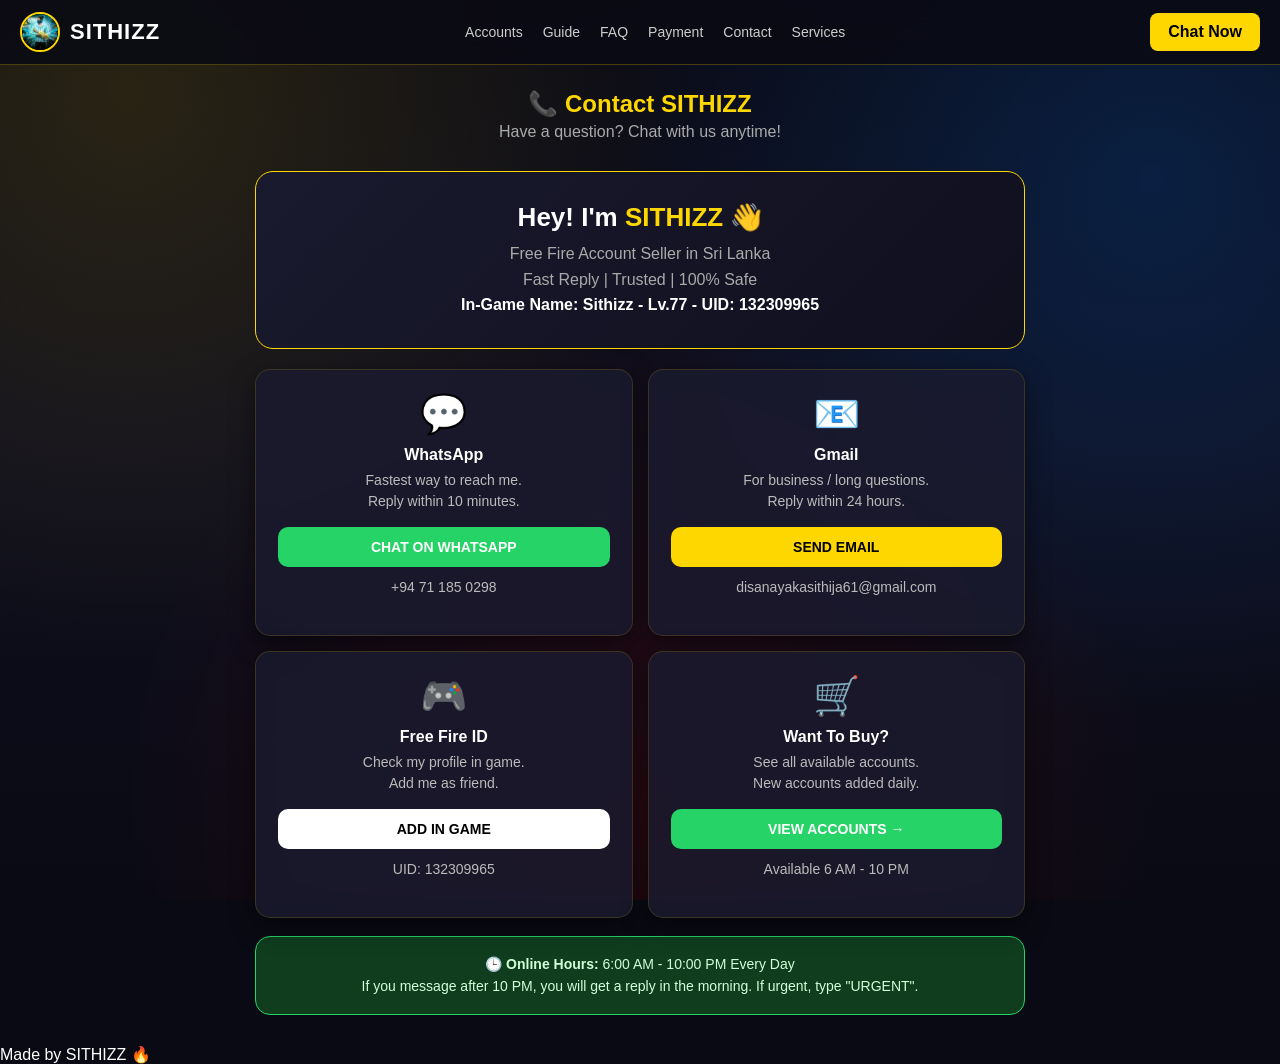
==== contact.html @ 35e47f08 "new" ====
<!DOCTYPE html>
<html lang="en">
<head>
<meta charset="UTF-8">
<meta name="viewport" content="width=device-width, initial-scale=1.0">
<title>Contact - SITHIZZ</title>
<link rel="stylesheet" href="style.css">
<style>
.contact-wrap{max-width:800px;margin:30px auto;padding:0 15px}
.contact-hero{background:linear-gradient(135deg,#1a1a2e,#0f0f1e);border:1px solid #FFD700;border-radius:18px;padding:30px;text-align:center;margin-bottom:20px}
.contact-hero h3{font-size:26px;margin:0;color:#fff}
.contact-hero h3 span{color:#FFD700}
.contact-hero p{color:#aaa;margin:8px 0 0;line-height:1.6}
.contact-grid{display:grid;grid-template-columns:1fr 1fr;gap:15px}
@media(max-width:600px){.contact-grid{grid-template-columns:1fr}}
.c-card{background:#1a1a2e;border:1px solid #333;border-radius:15px;padding:22px;text-align:center}
.c-card .icon{font-size:38px;margin-bottom:10px}
.c-card h4{margin:0 0 6px;color:#fff}
.c-card p{color:#bbb;font-size:14px;margin:0 0 15px;line-height:1.5}
.c-btn{display:block;padding:12px;border-radius:10px;text-decoration:none;font-weight:800;font-size:14px}
.btn-green{background:#25D366;color:#fff}
.btn-blue{background:#FFD700;color:#000}
.btn-dark{background:#fff;color:#000}
.hours{background:#0f3d1e;border:1px solid #25D366;border-radius:15px;padding:16px;text-align:center;margin-top:18px;color:#d1ffd9;font-size:14px;line-height:1.6}
</style>
</head>
<body>
<header>
  <div class="logo-area"><img src="logo.jpeg" class="logo-img"><span>SITHIZZ</span></div>
  <nav><a href="index.html">Accounts</a><a href="guide.html">Guide</a><a href="faq.html">FAQ</a><a href="payment.html">Payment</a><a href="contact.html">Contact</a><a href="services.html">Services</a></nav>
  <a class="chat-btn" href="https://wa.me/94711850298" target="_blank">Chat Now</a>
</header>

<h2 class="sec-title">📞 Contact SITHIZZ</h2>
<p style="text-align:center;color:#aaa;margin-top:-10px">Have a question? Chat with us anytime!</p>

<div class="contact-wrap">
  <div class="contact-hero">
    <h3>Hey! I'm <span>SITHIZZ</span> 👋</h3>
    <p>Free Fire Account Seller in Sri Lanka<br>Fast Reply | Trusted | 100% Safe<br><b style="color:#fff">In-Game Name: Sithizz - Lv.77 - UID: 132309965</b></p>
  </div>

  <div class="contact-grid">
    <div class="c-card">
      <div class="icon">💬</div>
      <h4>WhatsApp</h4>
      <p>Fastest way to reach me.<br>Reply within 10 minutes.</p>
      <a class="c-btn btn-green" href="https://wa.me/94711850298?text=Hi%20SITHIZZ%2C%20I%20have%20a%20question" target="_blank">CHAT ON WHATSAPP</a>
      <p style="margin-top:10px">+94 71 185 0298</p>
    </div>

    <div class="c-card">
      <div class="icon">📧</div>
      <h4>Gmail</h4>
      <p>For business / long questions.<br>Reply within 24 hours.</p>
      <a class="c-btn btn-blue" href="mailto:disanayakasithija61@gmail.com">SEND EMAIL</a>
      <p style="margin-top:10px">disanayakasithija61@gmail.com</p>
    </div>

    <div class="c-card">
      <div class="icon">🎮</div>
      <h4>Free Fire ID</h4>
      <p>Check my profile in game.<br>Add me as friend.</p>
      <a class="c-btn btn-dark" href="https://wa.me/94711850298?text=Hi%20SITHIZZ%2C%20I%20want%20to%20add%20you%20in%20game" target="_blank">ADD IN GAME</a>
      <p style="margin-top:10px">UID: 132309965</p>
    </div>

    <div class="c-card">
      <div class="icon">🛒</div>
      <h4>Want To Buy?</h4>
      <p>See all available accounts.<br>New accounts added daily.</p>
      <a class="c-btn btn-green" href="index.html">VIEW ACCOUNTS →</a>
      <p style="margin-top:10px">Available 6 AM - 10 PM</p>
    </div>
  </div>

  <div class="hours">
    <b>🕒 Online Hours:</b> 6:00 AM - 10:00 PM Every Day<br>
    If you message after 10 PM, you will get a reply in the morning. If urgent, type "URGENT".
  </div>
</div>

<div class="watermark">Made by SITHIZZ 🔥</div>
</body>
</html>
---- style.css ----
*{margin:0;padding:0;box-sizing:border-box;font-family:Arial,sans-serif}
body{
  background: #0a0a14;
  background-image: 
    radial-gradient(circle at 10% 10%, rgba(255,215,0,0.12) 0%, transparent 40%),
    radial-gradient(circle at 90% 20%, rgba(0,120,255,0.18) 0%, transparent 40%),
    radial-gradient(circle at 50% 90%, rgba(255,0,0,0.12) 0%, transparent 50%),
    linear-gradient(180deg, #0a0a14 0%, #0f0f1e 50%, #0a0a14 100%);
  background-attachment: fixed;
  color:#fff;
  font-family: Arial, sans-serif;
  min-height: 100vh;
}

/* Cards walata glass effect ekak */
.card, .guide-card, .faq-item, .pay-card, .c-card{
  background: rgba(26,26,46,0.85) !important;
  backdrop-filter: blur(10px);
  box-shadow: 0 8px 25px rgba(0,0,0,0.5);
  border: 1px solid rgba(255,215,0,0.15) !important;
}

/* Header eka lassana karanna */
header{
  background: rgba(10,10,20,0.9) !important;
  backdrop-filter: blur(12px);
  border-bottom: 1px solid rgba(255,215,0,0.25);
}

header{display:flex;justify-content:space-between;align-items:center;padding:12px 20px;background:#111;position:sticky;top:0;z-index:10;flex-wrap:wrap;gap:10px}
.logo-area{display:flex;align-items:center;gap:10px;font-weight:900;font-size:22px;letter-spacing:1px}
.logo-img{width:40px;height:40px;border-radius:50%;object-fit:cover;border:2px solid #FFD700}
nav a{color:#ccc;text-decoration:none;margin:0 10px;font-size:14px}
.chat-btn,.banner-text a,.pay-box a,.admin-wrap button{background:#FFD700;color:#000;padding:10px 18px;border-radius:8px;text-decoration:none;font-weight:700;border:none;cursor:pointer}
.banner{position:relative;height:420px;overflow:hidden}
.banner img{width:100%;height:100%;object-fit:cover}
.banner-text{position:absolute;inset:0;display:flex;flex-direction:column;justify-content:center;align-items:center;text-align:center;background:rgba(0,0,0,.45);padding:20px}
.banner-text h1{font-size:38px;color:#FFD700}
.banner-text p{margin:10px 0 18px}
.search-box{display:flex;gap:10px;justify-content:center;padding:18px;flex-wrap:wrap}
.search-box input,.search-box select,.admin-wrap input,.admin-wrap textarea{padding:11px;border-radius:8px;border:1px solid #333;background:#1a1a1a;color:#fff;width:220px}
.sec-title{text-align:center;margin:25px 0 15px;color:#FFD700}
.grid{display:grid;grid-template-columns:repeat(auto-fill,minmax(260px,1fr));gap:16px;padding:0 20px 20px}
.card{background:#161616;border-radius:14px;overflow:hidden;border:1px solid #222}
.card img{width:100%;height:180px;object-fit:cover}
.card-body{padding:14px}.price{color:#FFD700;font-size:20px;font-weight:800;margin:6px 0}
.badge{display:inline-block;padding:4px 10px;border-radius:20px;font-size:12px;font-weight:700}.avail{background:#00e676;color:#000}.sold{background:#ff1744}
.card-body a{display:block;text-align:center;background:#25D366;color:#000;padding:10px;border-radius:8px;text-decoration:none;font-weight:700;margin-top:10px}
.steps{display:flex;gap:12px;justify-content:center;flex-wrap:wrap;padding:0 20px}.steps div{background:#161616;padding:18px;border-radius:12px;width:200px;text-align:center}
.pay-box,.admin-wrap{background:#161616;max-width:600px;margin:0 auto;padding:20px;border-radius:12px;text-align:center;line-height:1.9}
#faq,#contact{max-width:700px;margin:0 auto;padding:0 20px;line-height:2}
footer{text-align:center;padding:20px;color:#777;font-size:13px}
.admin-wrap{max-width:800px;margin:20px auto}.admin-wrap input,.admin-wrap textarea{width:100%;margin:6px 0}
.admin-card{background:#222;padding:14px;border-radius:10px;margin:10px 0;display:flex;justify-content:space-between;align-items:center;gap:10px;flex-wrap:wrap}
.admin-card button{padding:8px 12px}
@media(max-width:600px){.banner{height:280px}.banner-text h1{font-size:24px}}

.services-title{
  text-align:center;
  font-size:52px;
  font-weight:900;
  letter-spacing:5px;
  background: linear-gradient(90deg, #FFD700, #fff, #FFD700, #ff8800);
  -webkit-background-clip:text;
  -webkit-text-fill-color:transparent;
  text-shadow: 0 0 30px rgba(255,215,0,0.5);
  margin:25px 0 5px;
}
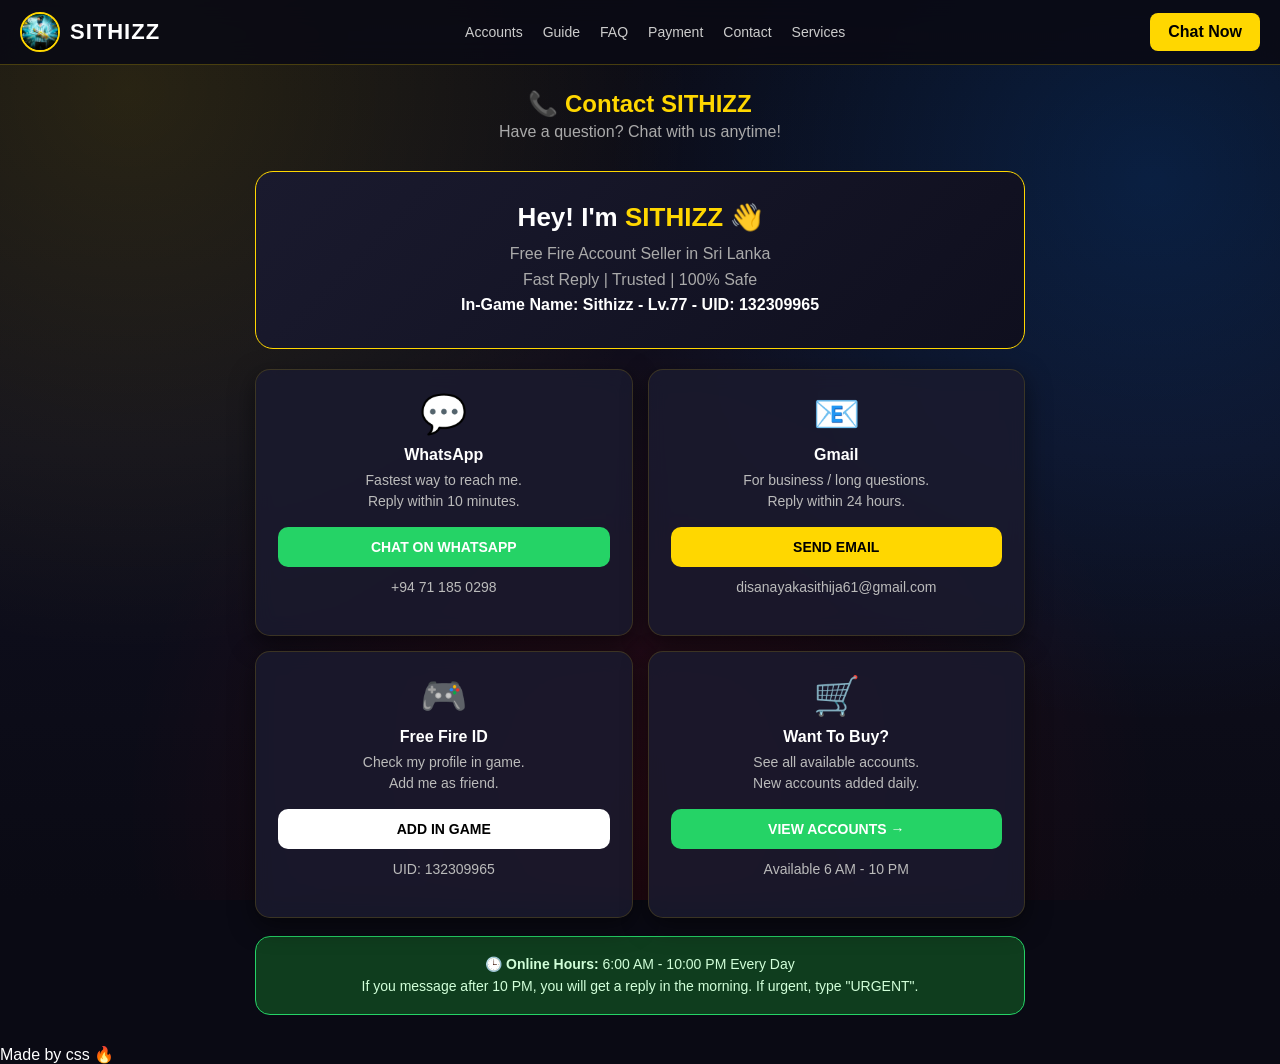
==== commit 213f8c6c: "new" ====
--- a/contact.html
+++ b/contact.html
@@ -80,6 +80,6 @@
   </div>
 </div>
 
-<div class="watermark">Made by SITHIZZ 🔥</div>
+<div class="watermark">Made by css 🔥</div>
 </body>
 </html>
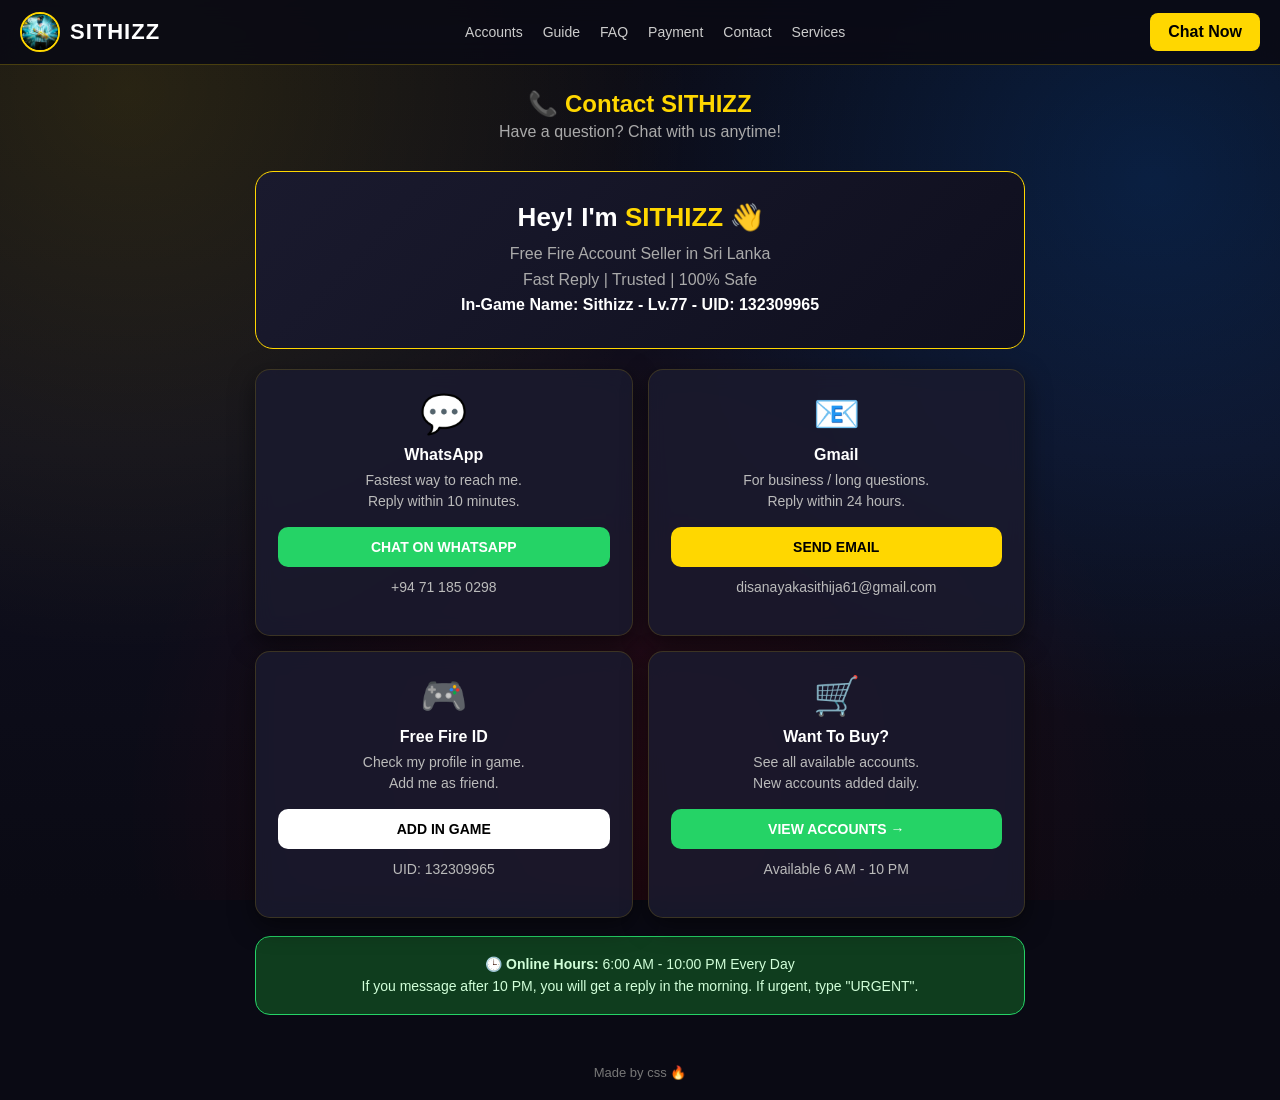
==== commit 080941bf: "new" ====
--- a/contact.html
+++ b/contact.html
@@ -80,6 +80,6 @@
   </div>
 </div>
 
-<div class="watermark">Made by css 🔥</div>
+<footer>Made by css 🔥</footer>
 </body>
 </html>
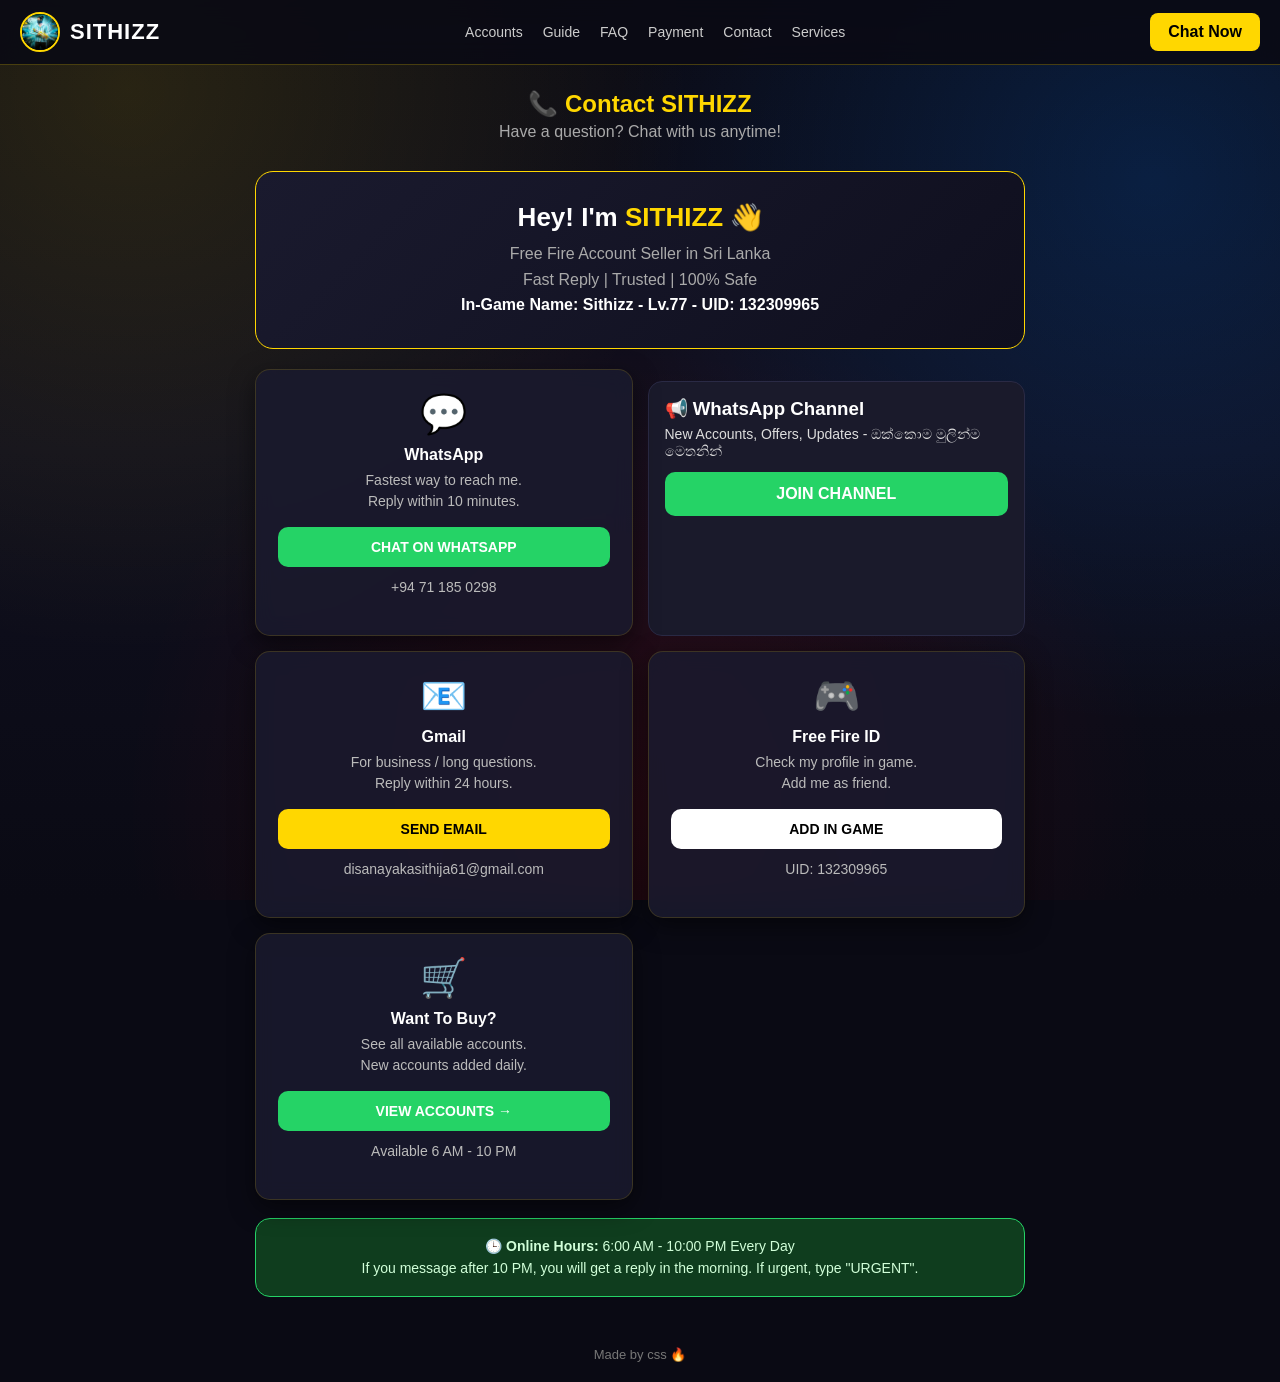
==== commit feeb29a4: "Update contact.html" ====
--- a/contact.html
+++ b/contact.html
@@ -48,7 +48,13 @@
       <a class="c-btn btn-green" href="https://wa.me/94711850298?text=Hi%20SITHIZZ%2C%20I%20have%20a%20question" target="_blank">CHAT ON WHATSAPP</a>
       <p style="margin-top:10px">+94 71 185 0298</p>
     </div>
-
+     
+    <div style="background:#1a1a2b;padding:16px;border-radius:14px;margin-top:12px;border:1px solid #2a2a45">
+        <h3 style="margin-bottom:6px">📢 WhatsApp Channel</h3>
+        <p style="color:#ddd;font-size:14px;margin-bottom:12px">New Accounts, Offers, Updates - ඔක්කොම මුලින්ම මෙතනින්</p>
+        <a href="https://whatsapp.com/channel/0029VbEIdjI7j6g8YxDXRV0C" target="_blank" style="display:block;text-align:center;background:#25d366;color:#fff;padding:13px;border-radius:10px;text-decoration:none;font-weight:900">JOIN CHANNEL</a>
+    </div>
+    
     <div class="c-card">
       <div class="icon">📧</div>
       <h4>Gmail</h4>
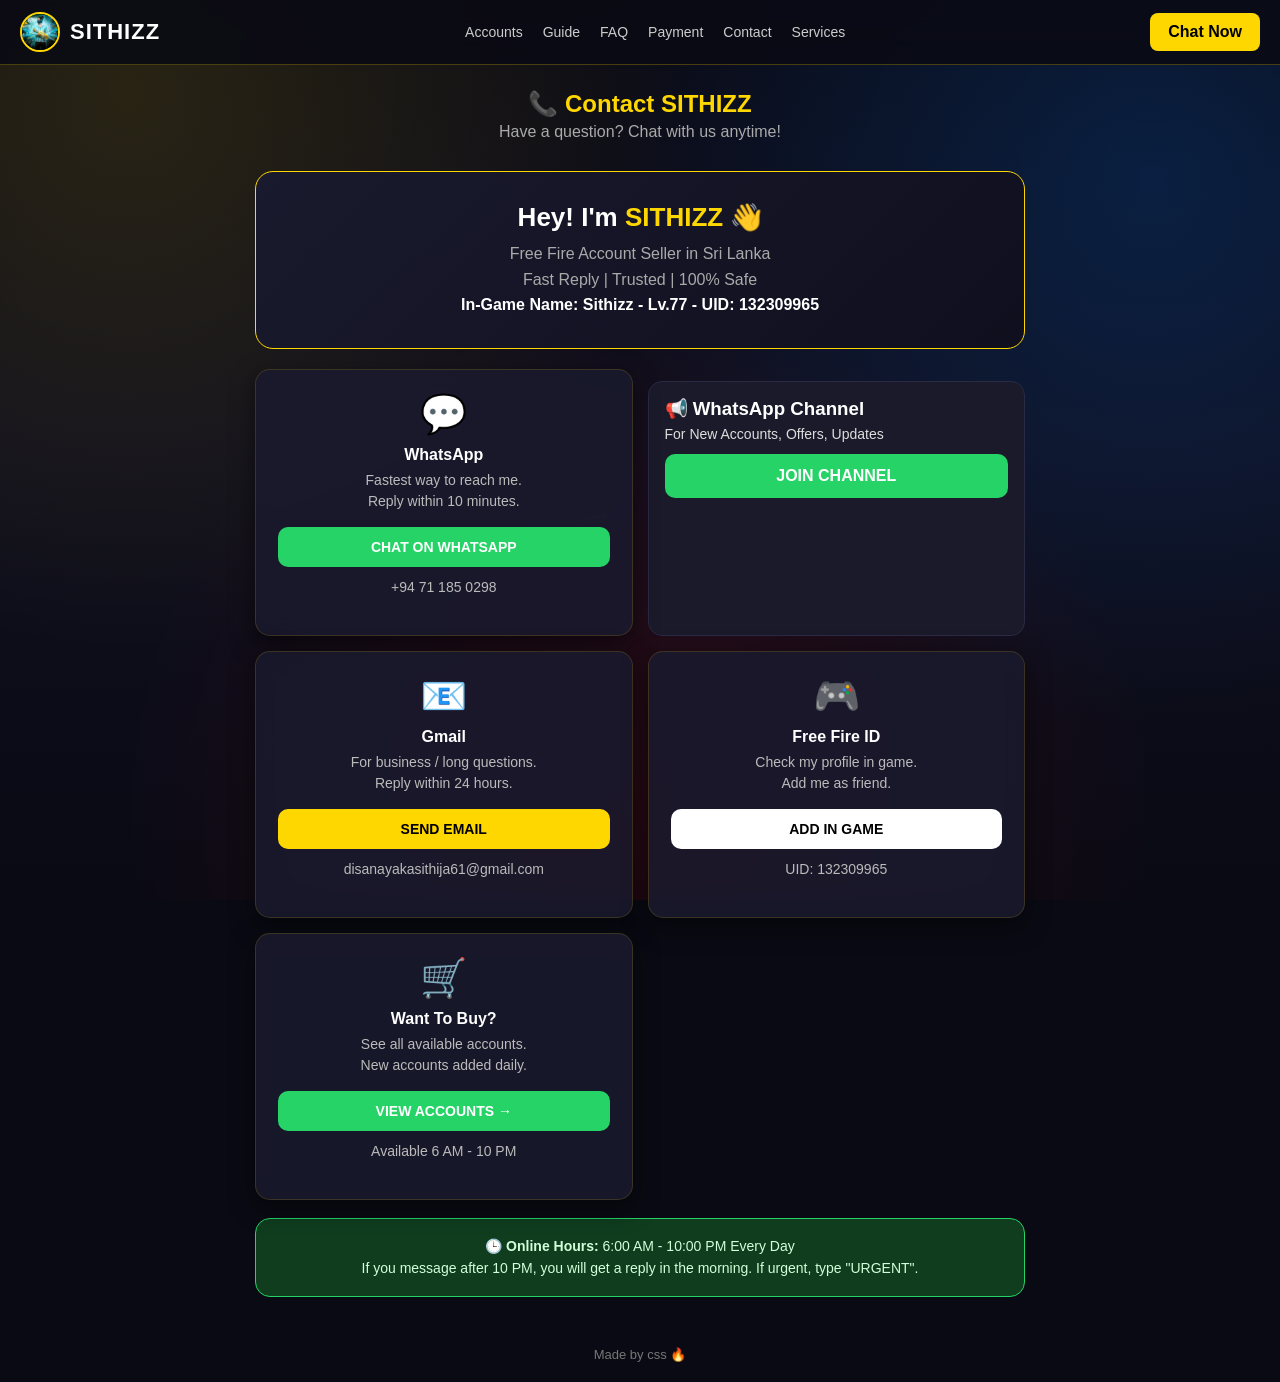
==== commit 3a27f880: "Update contact.html" ====
--- a/contact.html
+++ b/contact.html
@@ -51,7 +51,7 @@
      
     <div style="background:#1a1a2b;padding:16px;border-radius:14px;margin-top:12px;border:1px solid #2a2a45">
         <h3 style="margin-bottom:6px">📢 WhatsApp Channel</h3>
-        <p style="color:#ddd;font-size:14px;margin-bottom:12px">New Accounts, Offers, Updates - ඔක්කොම මුලින්ම මෙතනින්</p>
+        <p style="color:#ddd;font-size:14px;margin-bottom:12px"> For New Accounts, Offers, Updates </p>
         <a href="https://whatsapp.com/channel/0029VbEIdjI7j6g8YxDXRV0C" target="_blank" style="display:block;text-align:center;background:#25d366;color:#fff;padding:13px;border-radius:10px;text-decoration:none;font-weight:900">JOIN CHANNEL</a>
     </div>
     
